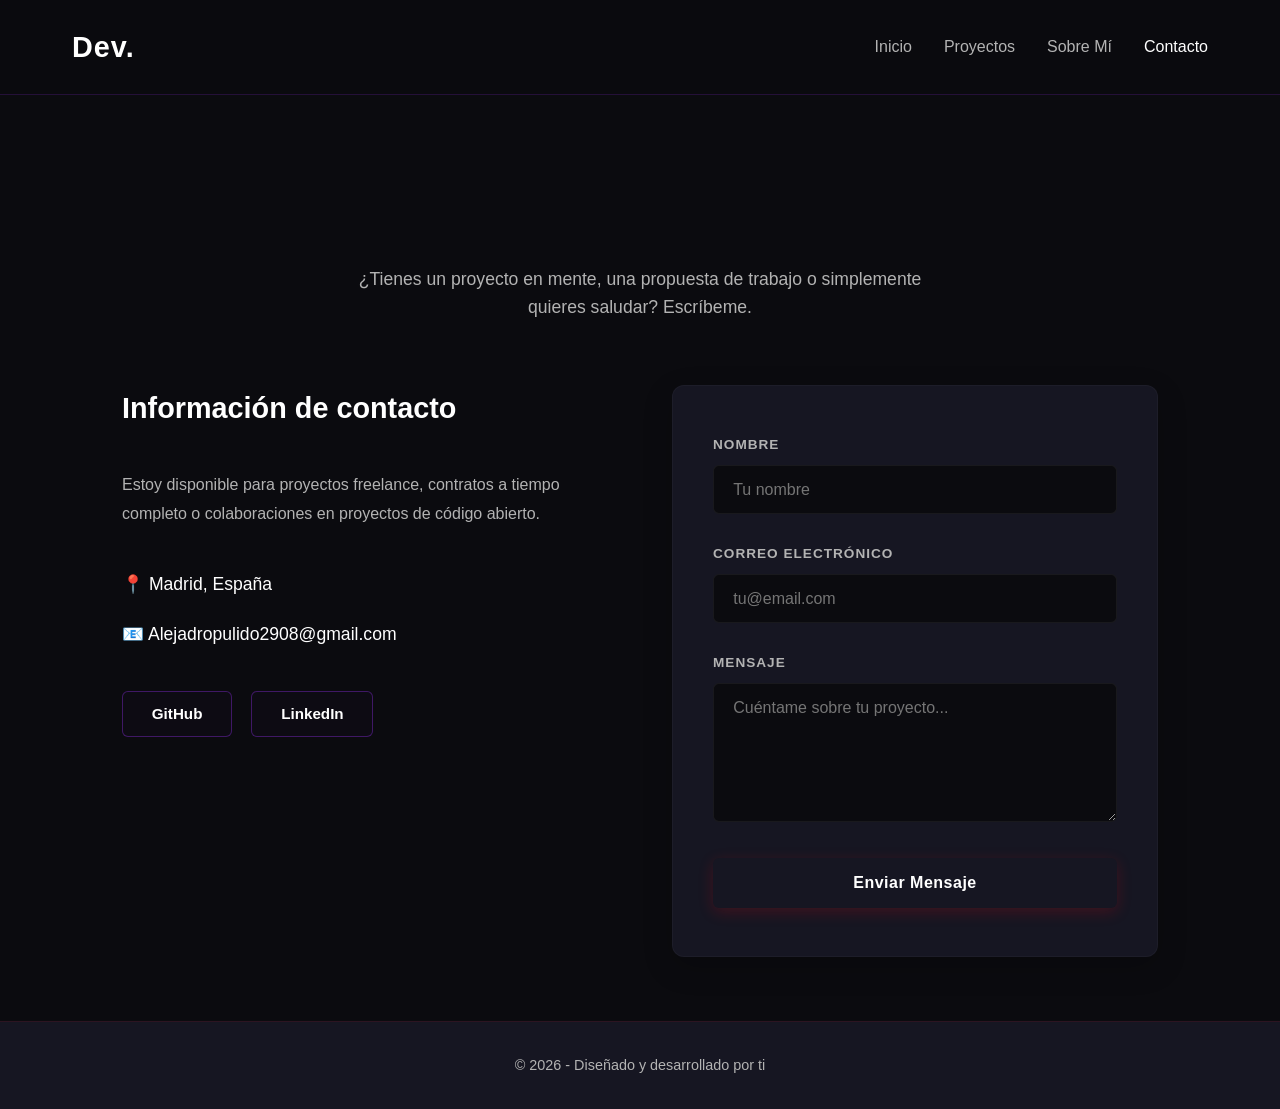
==== contacto.html @ aebc89c6 "Primer commit: Estructura inicial del portafolio" ====
<!DOCTYPE html>
<html lang="es">
<head>
    <meta charset="UTF-8">
    <meta name="viewport" content="width=device-width, initial-scale=1.0">
    <title>Contacto | Mi Portafolio</title>
    <link rel="stylesheet" href="./CSS/style.css">
</head>
<body>

    <header>
        <nav class="navbar">
            <div class="logo">
                <a href="index.html">Dev<span>.</span></a>
            </div>
            <ul class="nav-links">
                <li><a href="index.html">Inicio</a></li>
                <li><a href="proyectos.html">Proyectos</a></li>
                <li><a href="sobre-mi.html">Sobre Mí</a></li>
                <li><a href="contacto.html" class="active">Contacto</a></li>
            </ul>
        </nav>
    </header>

    <main class="contact-container">
        <div class="contact-header">
            <h1 class="text-gradient">Hablemos</h1>
            <p>¿Tienes un proyecto en mente, una propuesta de trabajo o simplemente quieres saludar? Escríbeme.</p>
        </div>

        <div class="contact-content">
            <div class="contact-info">
                <h3>Información de contacto</h3>
                <p>Estoy disponible para proyectos freelance, contratos a tiempo completo o colaboraciones en proyectos de código abierto.</p>
                
                <div class="contact-details">
                    <p>📍 Madrid, España</p>
                    <p>📧 Alejadropulido2908@gmail.com</p>
                </div>

                <div class="social-links">
                    <a href="https://github.com" target="_blank" class="social-btn">GitHub</a>
                    <a href="https://linkedin.com" target="_blank" class="social-btn">LinkedIn</a>
                </div>
            </div>

            <form class="contact-form" action="#" method="POST">
                <div class="form-group">
                    <label for="nombre">Nombre</label>
                    <input type="text" id="nombre" name="nombre" placeholder="Tu nombre" required>
                </div>

                <div class="form-group">
                    <label for="email">Correo Electrónico</label>
                    <input type="email" id="email" name="email" placeholder="tu@email.com" required>
                </div>

                <div class="form-group">
                    <label for="mensaje">Mensaje</label>
                    <textarea id="mensaje" name="mensaje" rows="6" placeholder="Cuéntame sobre tu proyecto..." required></textarea>
                </div>

                <button type="submit" class="btn-submit">Enviar Mensaje</button>
            </form>
        </div>
    </main>

    <footer>
        <p>&copy; 2026 - Diseñado y desarrollado por ti</p>
    </footer>

</body>
</html>
---- CSS/style.css ----
:root{
    --bg-principal: #0B0B0F; /* Negro Profundo*/
    --bg-secundario: #161622; /*Gris oscuro / Purpura sutil*/
    --color-rojo: #E50914: /*ROJO VIBRANTE*/
    --color-purpura: #8a2be2;
    --texto-blanco: #ffffff;
    --texto-gris: #b3b3b3;
    --fuente-principal: 'Segoe UI', Tahoma, Geneva, Verdana, sans-serif;
}
/*RESET BASICO PARA LIMPIAR LOS MARGENES */
*{
    margin: 0;
    padding: 0;
    box-sizing: border-box;
}
body{
    background-color: var(--bg-principal);
    color: var(--texto-blanco);
    font-family: var(--fuente-principal);
    line-height: 1.6;
}
/*Ejemplo de degradado */
.text-gradient{
    background: linear-gradient(135deg, var(--color-rojo), var(--color-purpura));
    -webkit-background-clip: text;
    -webkit-text-fill-color: transparent;
    font-weight: bold;
}
/*1. MENÚ DE NAVEGACIÓN (Navbar)*/
header{
    background-color: rgba(11,11,15,0.95);
    position:sticky;
    top: 0;
    z-index: 1000;
    border-bottom: 1px solid rgba(138, 43, 226, 0.2);
}

.navbar{
    display: flex;
    justify-content: space-between;
    align-items: center;
    max-width: 1200px;
    margin: 0 auto;
    padding: 1.5rem 2rem;
}
.logo a{
    color: var(--texto-blanco);
    text-decoration: none;
    font-size: 1.8rem;
    font-weight: 800;
    letter-spacing: 1px;
}
.logo a span{
    color:var(--color-rojo);
}
.nav-links{
    display: flex;
    list-style: none;
    gap: 2rem;
}
.nav-links a{
    color: var(--texto-gris);
    text-decoration: none;
    font-size: 1rem;
    font-weight: 500;
    transition: color 0.3s ease;
}
/*EFECTOS HOVER Y PAGINA ACTIVA */
.nav-links a:hover,
.nav-links a.active{
    color: var(--color-purpura);
}
/* ----------------
2- SECCIÓN DE PRESENTACIÓN (HERO)
----------------- */

.hero-container{
    display: flex;
    flex-direction: column;
    justify-content: center;
    align-items: flex-start;
    min-height: calc(100vh - 84px);
    max-width: 1200px;
    margin: 0 auto;
    padding: 2rem; 
}
.hero-container h1{
    font-size: 3.5rem;
    line-height: 1.2;
    margin-bottom: 1.5rem;
}
.hero-container p{
    color: var(--texto-gris);
    font-size: 1.2rem;
    max-width: 600px;
    margin-bottom: 2.5rem;
}
.hero-subtitle{
    color: var(--color-rojo);
    font-weight: 700;
    text-transform: uppercase;
    letter-spacing: 2px;
    font-size: 0.9rem;
    margin-bottom: 1rem;
}
.hero-button{
    display: flex;
    gap: 1.5rem;
}
.btn-secondary-hero{
    display: inline-block;
    background-color: transparent;
    color: var(--texto-blanco);
    text-decoration: none;
    padding: 0.8rem 2rem;
    font-weight: 600;
    border-radius: 4px;
    border: 1px solid rgba(255,255,255,0.2);
    transition: all 0.3s ease;
}
.btn-secondary-hero:hover {
    border-color: var(--color-purpura);
    color: var(--color-purpura);
}
/* ---------------
3. BOTONES 
----------------- */
.btn-primary{
    display: inline-block;
    background-color: var(--color-rojo);
    color: var(--texto-blanco);
    text-decoration: none;
    padding: 0.8rem 2rem;
    font-weight: 600;
    border-radius: 4px;
    transition: background-color 0.3s ease;
    border: 1px solid transparent;
}
.btn-primary:hover{
    background-color: transparent;
    border-color: var(--color-purpura);
    color: var(--texto-blanco);
    transform: translateY(-3px);
    box-shadow: 0 5px 15px rgba(138,43,226,0.4);
}
/* ---------------
4- FOOTER
----------------- */
footer{
    text-align: center;
    padding: 2rem;
    background-color: var(--bg-secundario);
    color: var(--texto-gris);
    font-size: 0.9rem;
    border-top: 1px solid rgba(229, 9,20,0.1);
}
/*-----------------
5. Pagina sobre mi y skills
-----------------*/
.about-container{
    max-width: 1000px;
    margin: 0 auto;
    padding: 4rem 2rem;
    min-height: calc(100vh - 168px);
}
.about-intro h1{
    font-size: 3rem;
    margin-bottom: 2rem;
}
.about-intro p{
    color: var(--texto-gris);
    font-size: 1.1rem;
    margin-bottom: 1.5rem;
    max-width: 800px;
}
.skills-section{
    margin-top: 4rem;
}
.skills-section h2{
    font-size: 2rem;
    margin-bottom: 0.5rem;
}
.skills-subtitle{
    color: var(--texto-gris);
    margin-bottom: 2rem;
}
.skills-grid{
    display: grid;
    grid-template-columns: repeat(auto-fit, minmax(280px, 1fr));
    gap: 2rem;
}
/* Tarjetas de habilidades mejoradas */
.skill-card {
    background-color: var(--bg-secundario);
    padding: 2.5rem 2rem;
    border-radius: 12px; /* Bordes un poco más suaves */
    border: 1px solid rgba(255, 255, 255, 0.03);
    position: relative;
    overflow: hidden;
    transition: transform 0.4s cubic-bezier(0.175, 0.885, 0.32, 1.275), 
                border-color 0.4s ease, 
                box-shadow 0.4s ease;
}

/* Efecto Hover con Brillo de Neón personalizado por tarjeta */
.skill-card:auto-fit, /* Para asegurar consistencia */
.skill-card:hover {
    transform: translateY(-8px);
}

/* Si la tarjeta tiene el tag púrpura, brilla en púrpura */
.skill-card:has(.skill-icon.purpura):hover {
    border-color: var(--color-purpura);
    box-shadow: 0 10px 30px rgba(138, 43, 226, 0.15);
}

/* Si la tarjeta tiene el tag rojo, brilla en rojo */
.skill-card:has(.skill-icon.rojo):hover {
    border-color: var(--color-rojo);
    box-shadow: 0 10px 30px rgba(229, 9, 20, 0.15);
}

.skill-icon {
    display: inline-block;
    padding: 0.5rem 1.2rem;
    font-size: 0.8rem;
    font-weight: 700;
    text-transform: uppercase;
    letter-spacing: 1px;
    border-radius: 6px;
    margin-bottom: 1.5rem;
}

.skill-icon.purpura {
    background-color: rgba(138, 43, 226, 0.15);
    color: #a154f2; /* Un punto más brillante para contraste */
}

.skill-icon.rojo {
    background-color: rgba(229, 9, 20, 0.15);
    color: #ff4a54;
}

.skill-card h3 {
    font-size: 1.5rem;
    margin-bottom: 0.8rem;
    color: var(--texto-blanco);
}

/* Línea divisoria decorativa */
.skill-card ul {
    list-style: none;
    margin-top: 1.5rem;
    padding-top: 1.5rem;
    border-top: 1px solid rgba(255, 255, 255, 0.05);
}

.skill-card ul li {
    color: var(--texto-gris);
    margin-bottom: 0.8rem;
    position: relative;
    padding-left: 1.8rem;
    font-size: 0.95rem;
    transition: color 0.3s ease;
}

/* Cambiamos el punto genérico por un tag de código HTML </> */
.skill-card ul li::before {
    content: "</>";
    color: var(--color-rojo);
    font-family: 'Courier New', Courier, monospace;
    font-weight: 700;
    font-size: 0.85rem;
    position: absolute;
    left: 0;
    top: 2px;
    transition: color 0.3s ease;
}

/* Detalle interactivo: al pasar el ratón por la tarjeta, los items se iluminan un poco */
.skill-card:hover ul li {
    color: rgba(255, 255, 255, 0.9);
}

.skill-card:hover ul li::before {
    color: var(--color-purpura); /* El icono cambia de rojo a púrpura en el hover */
}
/* ==========================================================================
   6. PÁGINA: PROYECTOS
   ========================================================================== */
/* ==========================================================================
   6. PÁGINA: PROYECTOS (VERSION PREMIUM)
   ========================================================================== */
.projects-container {
    max-width: 1200px;
    margin: 0 auto;
    padding: 4rem 2rem;
    min-height: calc(100vh - 168px);
}

.projects-header {
    margin-bottom: 3.5rem;
}

.projects-header h1 {
    font-size: 3rem;
    margin-bottom: 1rem;
}

.projects-header p {
    color: var(--texto-gris);
    font-size: 1.1rem;
    max-width: 600px;
}

/* Cuadrícula adaptable */
.projects-grid {
    display: grid;
    grid-template-columns: repeat(auto-fit, minmax(340px, 1fr));
    gap: 2.5rem;
}

/* Tarjeta base optimizada */
.project-card {
    background-color: var(--bg-secundario);
    border-radius: 12px; /* Esquinas más suaves combinando con Sobre Mí */
    overflow: hidden;
    border: 1px solid rgba(255, 255, 255, 0.03);
    transition: transform 0.4s cubic-bezier(0.175, 0.885, 0.32, 1.275), 
                border-color 0.4s ease, 
                box-shadow 0.4s ease;
    display: flex;
    flex-direction: column;
}

.project-content {
    padding: 2.5rem;
    display: flex;
    flex-direction: column;
    height: 100%;
}

.project-tag {
    color: var(--texto-gris);
    font-size: 0.75rem;
    font-weight: 700;
    text-transform: uppercase;
    letter-spacing: 1.5px;
    margin-bottom: 0.8rem;
}

.project-card h3 {
    font-size: 1.6rem;
    margin-bottom: 1rem;
    color: var(--texto-blanco);
}

.project-card p {
    color: var(--texto-gris);
    font-size: 0.95rem;
    line-height: 1.7;
    margin-bottom: 2rem;
    flex-grow: 1;
}

/* Tecnologías usadas dentro del proyecto (Píldoras modernas) */
.project-tech {
    display: flex;
    flex-wrap: wrap;
    gap: 0.6rem;
    margin-bottom: 2.5rem;
    padding-top: 1rem;
    border-top: 1px solid rgba(255, 255, 255, 0.03); /* Separador sutil */
}

.project-tech span {
    background-color: rgba(255, 255, 255, 0.03);
    color: rgba(255, 255, 255, 0.8);
    padding: 0.3rem 0.8rem;
    border-radius: 6px;
    font-size: 0.8rem;
    font-weight: 600;
    border: 1px solid rgba(255, 255, 255, 0.05);
    transition: all 0.3s ease;
}

/* Botones y enlaces de proyectos */
.project-links {
    display: flex;
    gap: 1rem;
}

.btn-project {
    flex: 1;
    text-align: center;
    padding: 0.7rem 1rem;
    font-size: 0.9rem;
    font-weight: 600;
    text-decoration: none;
    border-radius: 6px;
    transition: all 0.3s ease;
}

/* Botón Principal (Púrpura) */
.btn-project.primary {
    background-color: var(--color-purpura);
    color: var(--texto-blanco);
    border: 1px solid transparent;
}

.btn-project.primary:hover {
    background-color: transparent;
    border-color: var(--color-purpura);
    box-shadow: 0 0 15px rgba(138, 43, 226, 0.4);
}

/* Botón Secundario (Gris con borde rojo al pasar el ratón) */
.btn-project.secondary {
    background-color: rgba(255, 255, 255, 0.02);
    color: var(--texto-gris);
    border: 1px solid rgba(255, 255, 255, 0.1);
}

.btn-project.secondary:hover {
    border-color: var(--color-rojo);
    color: var(--color-rojo);
    background-color: rgba(229, 9, 20, 0.02);
}

/* ==========================================================================
   EFECTOS HOVER SELECTIVOS (La magia ciberpunk)
   ========================================================================== */
.project-card:hover {
    transform: translateY(-8px);
}

/* Si la tarjeta tiene el tag de Frontend (Angular), brilla en Púrpura */
.project-card:has(.project-tag:contains-frontend), /* Respaldo */
.project-card:nth-child(1):hover {
    border-color: var(--color-purpura);
    box-shadow: 0 15px 35px rgba(138, 43, 226, 0.12);
}

.project-card:nth-child(1):hover .project-tag {
    color: var(--color-purpura);
}

.project-card:nth-child(1):hover .project-tech span {
    border-color: rgba(138, 43, 226, 0.3);
    color: var(--color-purpura);
    background-color: rgba(138, 43, 226, 0.05);
}

/* Si la tarjeta tiene el tag de Backend (Node), brilla en Rojo */
.project-card:nth-child(2):hover {
    border-color: var(--color-rojo);
    box-shadow: 0 15px 35px rgba(229, 9, 20, 0.12);
}

.project-card:nth-child(2):hover .project-tag {
    color: var(--color-rojo);
}

.project-card:nth-child(2):hover .project-tech span {
    border-color: rgba(229, 9, 20, 0.3);
    color: var(--color-rojo);
    background-color: rgba(229, 9, 20, 0.05);
}
/* ==========================================================================
   7. PÁGINA: CONTACTO
   ========================================================================== */
/* ==========================================================================
   7. PÁGINA: CONTACTO (VERSION PREMIUM)
   ========================================================================== */
.contact-container {
    max-width: 1100px;
    margin: 0 auto;
    padding: 4rem 2rem;
    min-height: calc(100vh - 168px);
}

.contact-header {
    margin-bottom: 4rem;
    text-align: center;
}

.contact-header h1 {
    font-size: 3.5rem;
    margin-bottom: 1rem;
}

.contact-header p {
    color: var(--texto-gris);
    font-size: 1.1rem;
    max-width: 600px;
    margin: 0 auto;
}

/* Dos columnas: Info a la izquierda, Formulario a la derecha */
.contact-content {
    display: grid;
    grid-template-columns: repeat(auto-fit, minmax(320px, 1fr));
    gap: 4rem;
    align-items: start;
}

.contact-info h3 {
    font-size: 1.8rem;
    margin-bottom: 1.5rem;
    position: relative;
    display: inline-block;
}

/* Una pequeña línea decorativa debajo del título de info */
.contact-info h3::after {
    content: '';
    position: absolute;
    bottom: -6px;
    left: 0;
    width: 40px;
    height: 3px;
    background: linear-gradient(90deg, var(--color-rojo), var(--color-purpura));
    border-radius: 2px;
}

.contact-info p {
    color: var(--texto-gris);
    line-height: 1.8;
    margin-top: 1rem;
    margin-bottom: 2.5rem;
}

.contact-details p {
    margin-bottom: 1.2rem;
    font-weight: 500;
    color: var(--texto-blanco);
    font-size: 1.1rem;
    display: flex;
    align-items: center;
    gap: 0.8rem;
}

/* Botones de Redes Sociales Estilizados */
.social-links {
    display: flex;
    gap: 1.2rem;
    margin-top: 2.5rem;
}

.social-btn {
    padding: 0.6rem 1.8rem;
    border: 1px solid rgba(138, 43, 226, 0.4);
    color: var(--texto-blanco);
    text-decoration: none;
    border-radius: 6px;
    font-weight: 600;
    font-size: 0.95rem;
    background-color: rgba(138, 43, 226, 0.02);
    transition: all 0.3s ease;
}

.social-btn:hover {
    background-color: var(--color-purpura);
    border-color: var(--color-purpura);
    box-shadow: 0 0 15px rgba(138, 43, 226, 0.4);
    transform: translateY(-2px);
}

/* Tarjeta del Formulario */
.contact-form {
    background-color: var(--bg-secundario);
    padding: 3rem 2.5rem;
    border-radius: 12px;
    border: 1px solid rgba(255, 255, 255, 0.03);
    box-shadow: 0 10px 30px rgba(0, 0, 0, 0.2);
    transition: border-color 0.4s ease, box-shadow 0.4s ease;
}

/* Al pasar el ratón por el formulario de contacto, se ilumina sutilmente */
.contact-form:hover {
    border-color: rgba(229, 9, 20, 0.15);
    box-shadow: 0 15px 35px rgba(229, 9, 20, 0.04);
}

.form-group {
    margin-bottom: 1.8rem;
}

.form-group label {
    display: block;
    font-size: 0.85rem;
    font-weight: 700;
    text-transform: uppercase;
    letter-spacing: 1px;
    margin-bottom: 0.6rem;
    color: var(--texto-gris);
}

.form-group input,
.form-group textarea {
    width: 100%;
    padding: 0.9rem 1.2rem;
    background-color: var(--bg-principal);
    border: 1px solid rgba(255, 255, 255, 0.06);
    border-radius: 6px;
    color: var(--texto-blanco);
    font-family: inherit;
    font-size: 1rem;
    transition: all 0.3s ease;
}

/* Efecto Foco de Neón al escribir */
.form-group input:focus,
.form-group textarea:focus {
    outline: none;
    border-color: var(--color-purpura);
    background-color: rgba(138, 43, 226, 0.02);
    box-shadow: 0 0 12px rgba(138, 43, 226, 0.15);
}

/* Botón de Enviar Mensaje */
.btn-submit {
    width: 100%;
    padding: 1rem;
    background: linear-gradient(135deg, var(--color-rojo), var(--color-purpura));
    color: var(--texto-blanco);
    border: none;
    border-radius: 6px;
    font-size: 1rem;
    font-weight: 700;
    letter-spacing: 0.5px;
    cursor: pointer;
    transition: all 0.3s ease;
    box-shadow: 0 4px 15px rgba(229, 9, 20, 0.2);
}

.btn-submit:hover {
    transform: translateY(-2px);
    box-shadow: 0 6px 20px rgba(138, 43, 226, 0.4);
    filter: brightness(1.1); /* Hace el degradado un pelín más brillante */
}
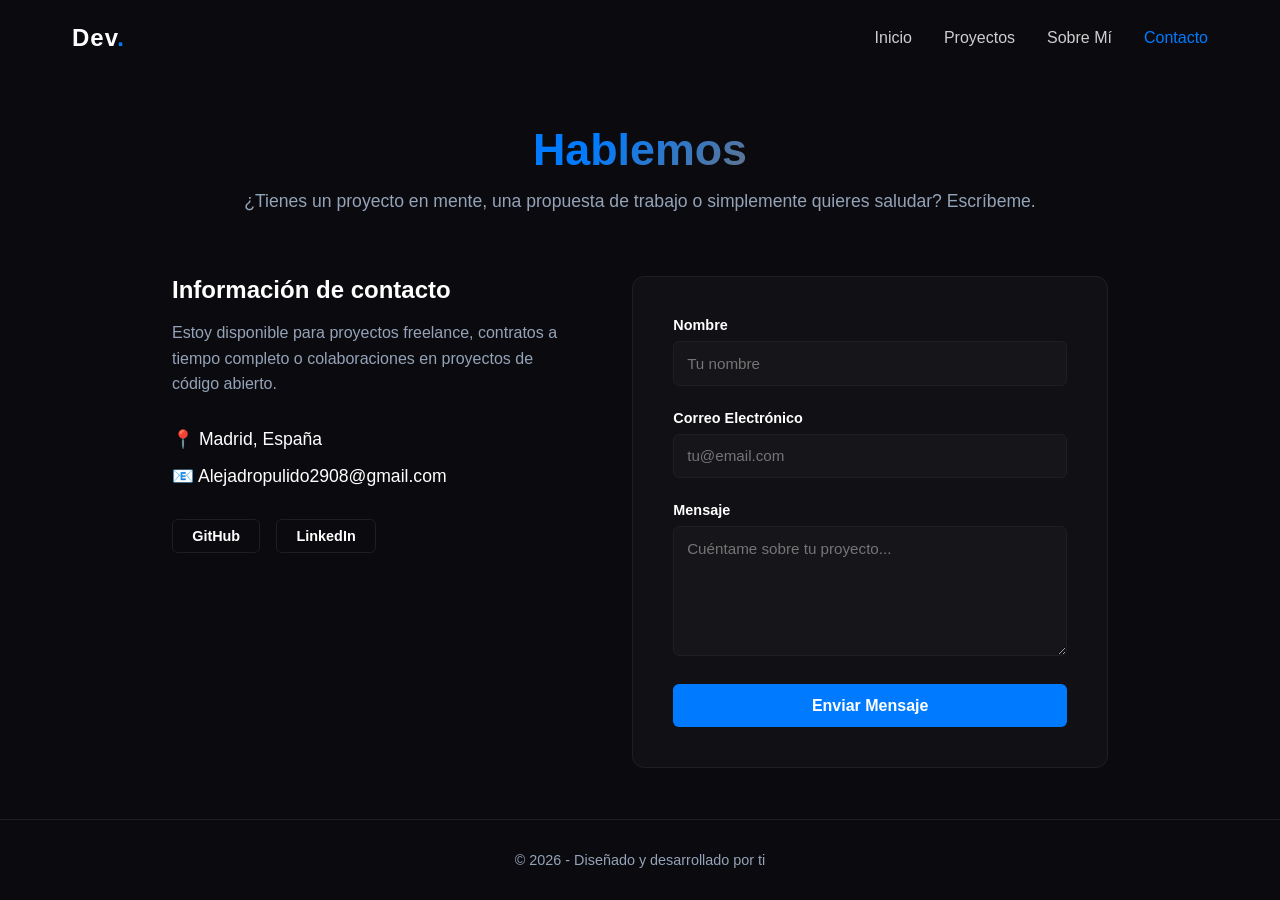
==== commit 2e768ec2: "se añade link javascrit" ====
--- a/contacto.html
+++ b/contacto.html
@@ -68,6 +68,6 @@
     <footer>
         <p>&copy; 2026 - Diseñado y desarrollado por ti</p>
     </footer>
-
+    <script src="./JS/theme-changer.js"></script>
 </body>
 </html>
--- a/CSS/style.css
+++ b/CSS/style.css
@@ -1,390 +1,292 @@
-:root{
-    --bg-principal: #0B0B0F; /* Negro Profundo*/
-    --bg-secundario: #161622; /*Gris oscuro / Purpura sutil*/
-    --color-rojo: #E50914: /*ROJO VIBRANTE*/
-    --color-purpura: #8a2be2;
-    --texto-blanco: #ffffff;
-    --texto-gris: #b3b3b3;
-    --fuente-principal: 'Segoe UI', Tahoma, Geneva, Verdana, sans-serif;
-}
-/*RESET BASICO PARA LIMPIAR LOS MARGENES */
-*{
+/* ==========================================================================
+   🎨 1. VARIABLES Y VARIABLES DE TEMA (SOLO COLORES)
+   ========================================================================== */
+:root {
+    /* Tema Base Oscuro (Tu primera captura) */
+    --bg-color: #0b0b0f;
+    --text-color: #ffffff;
+    --text-gray: #94a3b8;
+    --primary-color: #007bff;
+    --secondary-color: #16161a;
+    --card-bg: #111115;
+    --card-border: #1e1e24;
+    --input-bg: #16161a;
+    --tag-bg: rgba(0, 123, 255, 0.15);
+    --btn-text: #ffffff;
+    --transition-speed: 0.4s;
+}
+
+/* --- Variaciones de temas dinámicos --- */
+body.theme-red {
+    --bg-color: #fff5f5; --text-color: #1a202c; --text-gray: #4a5568;
+    --primary-color: #dc3545; --secondary-color: #f7fafc; --card-bg: #ffffff;
+    --card-border: #fed7d7; --input-bg: #ffffff; --tag-bg: rgba(220, 53, 69, 0.1);
+}
+body.theme-purple {
+    --bg-color: #faf5ff; --text-color: #1a202c; --text-gray: #4a5568;
+    --primary-color: #6f42c1; --secondary-color: #f7fafc; --card-bg: #ffffff;
+    --card-border: #e9d5ff; --input-bg: #ffffff; --tag-bg: rgba(111, 66, 193, 0.1);
+}
+body.theme-black {
+    --bg-color: #000000; --text-color: #f1f5f9; --text-gray: #94a3b8;
+    --primary-color: #38bdf8; --secondary-color: #0a0a0a; --card-bg: #0a0a0a;
+    --card-border: #222222; --input-bg: #121212; --tag-bg: rgba(56, 189, 248, 0.1);
+}
+body.theme-white {
+    --bg-color: #fafafa; --text-color: #1a1a1a; --text-gray: #666666;
+    --primary-color: #1a1a1a; --secondary-color: #f4f4f4; --card-bg: #ffffff;
+    --card-border: #e5e5e5; --input-bg: #ffffff; --tag-bg: rgba(26, 26, 26, 0.05);
+}
+
+/* ==========================================================================
+   RESET GENERAL Y BASE
+   ========================================================================== */
+* {
     margin: 0;
     padding: 0;
     box-sizing: border-box;
-}
-body{
-    background-color: var(--bg-principal);
-    color: var(--texto-blanco);
-    font-family: var(--fuente-principal);
-    line-height: 1.6;
-}
-/*Ejemplo de degradado */
-.text-gradient{
-    background: linear-gradient(135deg, var(--color-rojo), var(--color-purpura));
-    -webkit-background-clip: text;
-    -webkit-text-fill-color: transparent;
-    font-weight: bold;
-}
-/*1. MENÚ DE NAVEGACIÓN (Navbar)*/
-header{
-    background-color: rgba(11,11,15,0.95);
-    position:sticky;
+    font-family: 'Segoe UI', Tahoma, Geneva, Verdana, sans-serif;
+}
+
+body {
+    background-color: var(--bg-color);
+    color: var(--text-color);
+    min-height: 100vh;
+    display: flex;
+    flex-direction: column;
+    overflow-x: hidden;
+    transition: background-color var(--transition-speed) ease, color var(--transition-speed) ease;
+}
+
+a {
+    text-decoration: none;
+    color: inherit;
+    transition: color 0.3s ease;
+}
+
+/* ==========================================================================
+   🧱 2. COMPONENTES GLOBALES (HEADER, NAVBAR, FOOTER)
+   ========================================================================== */
+header {
+    width: 100%;
+    background-color: transparent;
+    position: sticky;
     top: 0;
     z-index: 1000;
-    border-bottom: 1px solid rgba(138, 43, 226, 0.2);
-}
-
-.navbar{
-    display: flex;
-    justify-content: space-between;
-    align-items: center;
+}
+
+.navbar {
     max-width: 1200px;
     margin: 0 auto;
     padding: 1.5rem 2rem;
-}
-.logo a{
-    color: var(--texto-blanco);
-    text-decoration: none;
-    font-size: 1.8rem;
+    display: flex;
+    justify-content: space-between;
+    align-items: center;
+}
+
+.logo a {
+    font-size: 1.5rem;
     font-weight: 800;
     letter-spacing: 1px;
 }
-.logo a span{
-    color:var(--color-rojo);
-}
-.nav-links{
-    display: flex;
+
+.logo span {
+    color: var(--primary-color);
+}
+
+.nav-links {
+    display: flex;
+    gap: 2rem;
     list-style: none;
-    gap: 2rem;
-}
-.nav-links a{
-    color: var(--texto-gris);
-    text-decoration: none;
+}
+
+.nav-links a {
     font-size: 1rem;
     font-weight: 500;
-    transition: color 0.3s ease;
-}
-/*EFECTOS HOVER Y PAGINA ACTIVA */
-.nav-links a:hover,
-.nav-links a.active{
-    color: var(--color-purpura);
-}
-/* ----------------
-2- SECCIÓN DE PRESENTACIÓN (HERO)
------------------ */
-
-.hero-container{
-    display: flex;
-    flex-direction: column;
-    justify-content: center;
-    align-items: flex-start;
-    min-height: calc(100vh - 84px);
-    max-width: 1200px;
-    margin: 0 auto;
-    padding: 2rem; 
-}
-.hero-container h1{
-    font-size: 3.5rem;
-    line-height: 1.2;
-    margin-bottom: 1.5rem;
-}
-.hero-container p{
-    color: var(--texto-gris);
-    font-size: 1.2rem;
-    max-width: 600px;
-    margin-bottom: 2.5rem;
-}
-.hero-subtitle{
-    color: var(--color-rojo);
-    font-weight: 700;
+    opacity: 0.8;
+}
+
+.nav-links a:hover, 
+.nav-links a.active {
+    opacity: 1;
+    color: var(--primary-color);
+}
+
+footer {
+    margin-top: auto;
+    padding: 2rem;
+    text-align: center;
+    font-size: 0.9rem;
+    color: var(--text-gray);
+    border-top: 1px solid var(--card-border);
+}
+
+/* Clases Útiles */
+.text-gradient {
+    background: linear-gradient(135deg, var(--primary-color) 30%, #64748b 100%);
+    -webkit-background-clip: text;
+    -webkit-text-fill-color: transparent;
+    display: inline-block;
+}
+
+/* ==========================================================================
+   🏠 3. ESTILOS DE LA PÁGINA DE INICIO (INDEX / HERO)
+   ========================================================================== */
+.hero-container {
+    max-width: 800px;
+    margin: auto auto;
+    padding: 4rem 2rem;
+    text-align: left;
+}
+
+.hero-subtitle {
+    color: var(--primary-color);
+    font-size: 1rem;
+    font-weight: 600;
     text-transform: uppercase;
     letter-spacing: 2px;
-    font-size: 0.9rem;
-    margin-bottom: 1rem;
-}
-.hero-button{
+    margin-bottom: 1rem;
+}
+
+.hero-container h1 {
+    font-size: 3.5rem;
+    font-weight: 800;
+    line-height: 1.1;
+}
+
+.hero-container .text-gradient {
+    font-size: 3.5rem;
+    font-weight: 800;
+    margin-bottom: 1.5rem;
+}
+
+.hero-container p {
+    font-size: 1.15rem;
+    line-height: 1.6;
+    color: var(--text-gray);
+    margin-bottom: 2.5rem;
+    max-width: 650px;
+}
+
+.hero-buttons {
     display: flex;
     gap: 1.5rem;
 }
-.btn-secondary-hero{
-    display: inline-block;
+
+/* Botones del Home */
+.btn-primary {
+    background-color: var(--primary-color);
+    color: var(--btn-text);
+    padding: 0.8rem 1.8rem;
+    border-radius: 6px;
+    font-weight: 600;
+    transition: transform 0.2s ease, box-shadow 0.2s ease;
+}
+
+.btn-primary:hover {
+    transform: translateY(-2px);
+    box-shadow: 0 4px 15px rgba(0, 123, 255, 0.3);
+}
+
+.btn-secondary-hero {
+    border: 1px solid var(--card-border);
     background-color: transparent;
-    color: var(--texto-blanco);
-    text-decoration: none;
-    padding: 0.8rem 2rem;
-    font-weight: 600;
-    border-radius: 4px;
-    border: 1px solid rgba(255,255,255,0.2);
-    transition: all 0.3s ease;
-}
+    padding: 0.8rem 1.8rem;
+    border-radius: 6px;
+    font-weight: 600;
+}
+
 .btn-secondary-hero:hover {
-    border-color: var(--color-purpura);
-    color: var(--color-purpura);
-}
-/* ---------------
-3. BOTONES 
------------------ */
-.btn-primary{
-    display: inline-block;
-    background-color: var(--color-rojo);
-    color: var(--texto-blanco);
-    text-decoration: none;
-    padding: 0.8rem 2rem;
-    font-weight: 600;
-    border-radius: 4px;
-    transition: background-color 0.3s ease;
-    border: 1px solid transparent;
-}
-.btn-primary:hover{
-    background-color: transparent;
-    border-color: var(--color-purpura);
-    color: var(--texto-blanco);
-    transform: translateY(-3px);
-    box-shadow: 0 5px 15px rgba(138,43,226,0.4);
-}
-/* ---------------
-4- FOOTER
------------------ */
-footer{
-    text-align: center;
-    padding: 2rem;
-    background-color: var(--bg-secundario);
-    color: var(--texto-gris);
-    font-size: 0.9rem;
-    border-top: 1px solid rgba(229, 9,20,0.1);
-}
-/*-----------------
-5. Pagina sobre mi y skills
------------------*/
-.about-container{
-    max-width: 1000px;
-    margin: 0 auto;
-    padding: 4rem 2rem;
-    min-height: calc(100vh - 168px);
-}
-.about-intro h1{
-    font-size: 3rem;
-    margin-bottom: 2rem;
-}
-.about-intro p{
-    color: var(--texto-gris);
-    font-size: 1.1rem;
-    margin-bottom: 1.5rem;
-    max-width: 800px;
-}
-.skills-section{
-    margin-top: 4rem;
-}
-.skills-section h2{
-    font-size: 2rem;
-    margin-bottom: 0.5rem;
-}
-.skills-subtitle{
-    color: var(--texto-gris);
-    margin-bottom: 2rem;
-}
-.skills-grid{
-    display: grid;
-    grid-template-columns: repeat(auto-fit, minmax(280px, 1fr));
-    gap: 2rem;
-}
-/* Tarjetas de habilidades mejoradas */
-.skill-card {
-    background-color: var(--bg-secundario);
-    padding: 2.5rem 2rem;
-    border-radius: 12px; /* Bordes un poco más suaves */
-    border: 1px solid rgba(255, 255, 255, 0.03);
-    position: relative;
-    overflow: hidden;
-    transition: transform 0.4s cubic-bezier(0.175, 0.885, 0.32, 1.275), 
-                border-color 0.4s ease, 
-                box-shadow 0.4s ease;
-}
-
-/* Efecto Hover con Brillo de Neón personalizado por tarjeta */
-.skill-card:auto-fit, /* Para asegurar consistencia */
-.skill-card:hover {
-    transform: translateY(-8px);
-}
-
-/* Si la tarjeta tiene el tag púrpura, brilla en púrpura */
-.skill-card:has(.skill-icon.purpura):hover {
-    border-color: var(--color-purpura);
-    box-shadow: 0 10px 30px rgba(138, 43, 226, 0.15);
-}
-
-/* Si la tarjeta tiene el tag rojo, brilla en rojo */
-.skill-card:has(.skill-icon.rojo):hover {
-    border-color: var(--color-rojo);
-    box-shadow: 0 10px 30px rgba(229, 9, 20, 0.15);
-}
-
-.skill-icon {
-    display: inline-block;
-    padding: 0.5rem 1.2rem;
-    font-size: 0.8rem;
-    font-weight: 700;
-    text-transform: uppercase;
-    letter-spacing: 1px;
-    border-radius: 6px;
-    margin-bottom: 1.5rem;
-}
-
-.skill-icon.purpura {
-    background-color: rgba(138, 43, 226, 0.15);
-    color: #a154f2; /* Un punto más brillante para contraste */
-}
-
-.skill-icon.rojo {
-    background-color: rgba(229, 9, 20, 0.15);
-    color: #ff4a54;
-}
-
-.skill-card h3 {
-    font-size: 1.5rem;
-    margin-bottom: 0.8rem;
-    color: var(--texto-blanco);
-}
-
-/* Línea divisoria decorativa */
-.skill-card ul {
-    list-style: none;
-    margin-top: 1.5rem;
-    padding-top: 1.5rem;
-    border-top: 1px solid rgba(255, 255, 255, 0.05);
-}
-
-.skill-card ul li {
-    color: var(--texto-gris);
-    margin-bottom: 0.8rem;
-    position: relative;
-    padding-left: 1.8rem;
-    font-size: 0.95rem;
-    transition: color 0.3s ease;
-}
-
-/* Cambiamos el punto genérico por un tag de código HTML </> */
-.skill-card ul li::before {
-    content: "</>";
-    color: var(--color-rojo);
-    font-family: 'Courier New', Courier, monospace;
-    font-weight: 700;
-    font-size: 0.85rem;
-    position: absolute;
-    left: 0;
-    top: 2px;
-    transition: color 0.3s ease;
-}
-
-/* Detalle interactivo: al pasar el ratón por la tarjeta, los items se iluminan un poco */
-.skill-card:hover ul li {
-    color: rgba(255, 255, 255, 0.9);
-}
-
-.skill-card:hover ul li::before {
-    color: var(--color-purpura); /* El icono cambia de rojo a púrpura en el hover */
-}
-/* ==========================================================================
-   6. PÁGINA: PROYECTOS
-   ========================================================================== */
-/* ==========================================================================
-   6. PÁGINA: PROYECTOS (VERSION PREMIUM)
+    background-color: var(--secondary-color);
+    border-color: var(--primary-color);
+}
+
+/* ==========================================================================
+   💼 4. ESTILOS DE LA PÁGINA DE PROYECTOS
    ========================================================================== */
 .projects-container {
     max-width: 1200px;
     margin: 0 auto;
-    padding: 4rem 2rem;
-    min-height: calc(100vh - 168px);
+    padding: 3rem 2rem;
 }
 
 .projects-header {
-    margin-bottom: 3.5rem;
+    text-align: center;
+    margin-bottom: 4rem;
 }
 
 .projects-header h1 {
-    font-size: 3rem;
+    font-size: 2.8rem;
     margin-bottom: 1rem;
 }
 
 .projects-header p {
-    color: var(--texto-gris);
+    color: var(--text-gray);
     font-size: 1.1rem;
-    max-width: 600px;
-}
-
-/* Cuadrícula adaptable */
+}
+
 .projects-grid {
     display: grid;
-    grid-template-columns: repeat(auto-fit, minmax(340px, 1fr));
-    gap: 2.5rem;
-}
-
-/* Tarjeta base optimizada */
+    grid-template-columns: repeat(auto-fit, minmax(350px, 1fr));
+    gap: 2rem;
+}
+
 .project-card {
-    background-color: var(--bg-secundario);
-    border-radius: 12px; /* Esquinas más suaves combinando con Sobre Mí */
-    overflow: hidden;
-    border: 1px solid rgba(255, 255, 255, 0.03);
-    transition: transform 0.4s cubic-bezier(0.175, 0.885, 0.32, 1.275), 
-                border-color 0.4s ease, 
-                box-shadow 0.4s ease;
+    background-color: var(--card-bg);
+    border: 1px solid var(--card-border);
+    border-radius: 12px;
+    padding: 2rem;
     display: flex;
     flex-direction: column;
-}
-
-.project-content {
-    padding: 2.5rem;
-    display: flex;
-    flex-direction: column;
-    height: 100%;
+    justify-content: space-between;
+    transition: transform 0.3s ease, border-color 0.3s ease;
+}
+
+.project-card:hover {
+    transform: translateY(-5px);
+    border-color: var(--primary-color);
 }
 
 .project-tag {
-    color: var(--texto-gris);
-    font-size: 0.75rem;
+    font-size: 0.8rem;
     font-weight: 700;
-    text-transform: uppercase;
-    letter-spacing: 1.5px;
-    margin-bottom: 0.8rem;
+    color: var(--primary-color);
+    background-color: var(--tag-bg);
+    padding: 0.3rem 0.8rem;
+    border-radius: 20px;
+    display: inline-block;
+    margin-bottom: 1rem;
+    width: fit-content;
 }
 
 .project-card h3 {
-    font-size: 1.6rem;
-    margin-bottom: 1rem;
-    color: var(--texto-blanco);
+    font-size: 1.4rem;
+    margin-bottom: 1rem;
 }
 
 .project-card p {
-    color: var(--texto-gris);
+    color: var(--text-gray);
     font-size: 0.95rem;
-    line-height: 1.7;
+    line-height: 1.6;
+    margin-bottom: 1.5rem;
+}
+
+.project-tech {
+    display: flex;
+    flex-wrap: wrap;
+    gap: 0.5rem;
     margin-bottom: 2rem;
-    flex-grow: 1;
-}
-
-/* Tecnologías usadas dentro del proyecto (Píldoras modernas) */
-.project-tech {
-    display: flex;
-    flex-wrap: wrap;
-    gap: 0.6rem;
-    margin-bottom: 2.5rem;
-    padding-top: 1rem;
-    border-top: 1px solid rgba(255, 255, 255, 0.03); /* Separador sutil */
 }
 
 .project-tech span {
-    background-color: rgba(255, 255, 255, 0.03);
-    color: rgba(255, 255, 255, 0.8);
-    padding: 0.3rem 0.8rem;
-    border-radius: 6px;
     font-size: 0.8rem;
-    font-weight: 600;
-    border: 1px solid rgba(255, 255, 255, 0.05);
-    transition: all 0.3s ease;
-}
-
-/* Botones y enlaces de proyectos */
+    background-color: var(--secondary-color);
+    border: 1px solid var(--card-border);
+    padding: 0.2rem 0.6rem;
+    border-radius: 4px;
+    color: var(--text-color);
+}
+
 .project-links {
     display: flex;
     gap: 1rem;
@@ -393,249 +295,244 @@
 .btn-project {
     flex: 1;
     text-align: center;
-    padding: 0.7rem 1rem;
+    padding: 0.6rem;
     font-size: 0.9rem;
     font-weight: 600;
-    text-decoration: none;
     border-radius: 6px;
-    transition: all 0.3s ease;
-}
-
-/* Botón Principal (Púrpura) */
+}
+
 .btn-project.primary {
-    background-color: var(--color-purpura);
-    color: var(--texto-blanco);
-    border: 1px solid transparent;
-}
-
-.btn-project.primary:hover {
+    background-color: var(--primary-color);
+    color: var(--btn-text);
+}
+
+.btn-project.secondary {
+    border: 1px solid var(--card-border);
     background-color: transparent;
-    border-color: var(--color-purpura);
-    box-shadow: 0 0 15px rgba(138, 43, 226, 0.4);
-}
-
-/* Botón Secundario (Gris con borde rojo al pasar el ratón) */
-.btn-project.secondary {
-    background-color: rgba(255, 255, 255, 0.02);
-    color: var(--texto-gris);
-    border: 1px solid rgba(255, 255, 255, 0.1);
 }
 
 .btn-project.secondary:hover {
-    border-color: var(--color-rojo);
-    color: var(--color-rojo);
-    background-color: rgba(229, 9, 20, 0.02);
-}
-
-/* ==========================================================================
-   EFECTOS HOVER SELECTIVOS (La magia ciberpunk)
-   ========================================================================== */
-.project-card:hover {
-    transform: translateY(-8px);
-}
-
-/* Si la tarjeta tiene el tag de Frontend (Angular), brilla en Púrpura */
-.project-card:has(.project-tag:contains-frontend), /* Respaldo */
-.project-card:nth-child(1):hover {
-    border-color: var(--color-purpura);
-    box-shadow: 0 15px 35px rgba(138, 43, 226, 0.12);
-}
-
-.project-card:nth-child(1):hover .project-tag {
-    color: var(--color-purpura);
-}
-
-.project-card:nth-child(1):hover .project-tech span {
-    border-color: rgba(138, 43, 226, 0.3);
-    color: var(--color-purpura);
-    background-color: rgba(138, 43, 226, 0.05);
-}
-
-/* Si la tarjeta tiene el tag de Backend (Node), brilla en Rojo */
-.project-card:nth-child(2):hover {
-    border-color: var(--color-rojo);
-    box-shadow: 0 15px 35px rgba(229, 9, 20, 0.12);
-}
-
-.project-card:nth-child(2):hover .project-tag {
-    color: var(--color-rojo);
-}
-
-.project-card:nth-child(2):hover .project-tech span {
-    border-color: rgba(229, 9, 20, 0.3);
-    color: var(--color-rojo);
-    background-color: rgba(229, 9, 20, 0.05);
-}
-/* ==========================================================================
-   7. PÁGINA: CONTACTO
-   ========================================================================== */
-/* ==========================================================================
-   7. PÁGINA: CONTACTO (VERSION PREMIUM)
-   ========================================================================== */
-.contact-container {
-    max-width: 1100px;
+    background-color: var(--secondary-color);
+}
+
+/* ==========================================================================
+   🧑‍💻 5. ESTILOS DE LA PÁGINA SOBRE MÍ
+   ========================================================================== */
+.about-container {
+    max-width: 900px;
     margin: 0 auto;
-    padding: 4rem 2rem;
-    min-height: calc(100vh - 168px);
-}
-
-.contact-header {
+    padding: 3rem 2rem;
+}
+
+.about-intro {
+    text-align: center;
     margin-bottom: 4rem;
-    text-align: center;
-}
-
-.contact-header h1 {
-    font-size: 3.5rem;
-    margin-bottom: 1rem;
-}
-
-.contact-header p {
-    color: var(--texto-gris);
-    font-size: 1.1rem;
-    max-width: 600px;
-    margin: 0 auto;
-}
-
-/* Dos columnas: Info a la izquierda, Formulario a la derecha */
-.contact-content {
+}
+
+.about-intro h1 {
+    font-size: 2.8rem;
+    margin-bottom: 1.5rem;
+}
+
+.about-intro p {
+    font-size: 1.2rem;
+    line-height: 1.6;
+    color: var(--text-gray);
+    margin-bottom: 1.5rem;
+    max-width: 750px;
+    margin-left: auto;
+    margin-right: auto;
+}
+
+.skills-grid {
     display: grid;
-    grid-template-columns: repeat(auto-fit, minmax(320px, 1fr));
-    gap: 4rem;
-    align-items: start;
-}
-
-.contact-info h3 {
-    font-size: 1.8rem;
-    margin-bottom: 1.5rem;
-    position: relative;
-    display: inline-block;
-}
-
-/* Una pequeña línea decorativa debajo del título de info */
-.contact-info h3::after {
-    content: '';
-    position: absolute;
-    bottom: -6px;
-    left: 0;
-    width: 40px;
-    height: 3px;
-    background: linear-gradient(90deg, var(--color-rojo), var(--color-purpura));
-    border-radius: 2px;
-}
-
-.contact-info p {
-    color: var(--texto-gris);
-    line-height: 1.8;
-    margin-top: 1rem;
-    margin-bottom: 2.5rem;
-}
-
-.contact-details p {
-    margin-bottom: 1.2rem;
-    font-weight: 500;
-    color: var(--texto-blanco);
-    font-size: 1.1rem;
-    display: flex;
-    align-items: center;
-    gap: 0.8rem;
-}
-
-/* Botones de Redes Sociales Estilizados */
-.social-links {
-    display: flex;
-    gap: 1.2rem;
-    margin-top: 2.5rem;
-}
-
-.social-btn {
-    padding: 0.6rem 1.8rem;
-    border: 1px solid rgba(138, 43, 226, 0.4);
-    color: var(--texto-blanco);
-    text-decoration: none;
-    border-radius: 6px;
-    font-weight: 600;
-    font-size: 0.95rem;
-    background-color: rgba(138, 43, 226, 0.02);
-    transition: all 0.3s ease;
-}
-
-.social-btn:hover {
-    background-color: var(--color-purpura);
-    border-color: var(--color-purpura);
-    box-shadow: 0 0 15px rgba(138, 43, 226, 0.4);
-    transform: translateY(-2px);
-}
-
-/* Tarjeta del Formulario */
-.contact-form {
-    background-color: var(--bg-secundario);
-    padding: 3rem 2.5rem;
+    grid-template-columns: repeat(auto-fit, minmax(300px, 1fr));
+    gap: 2rem;
+}
+
+.skill-card {
+    background-color: var(--card-bg);
+    border: 1px solid var(--card-border);
     border-radius: 12px;
-    border: 1px solid rgba(255, 255, 255, 0.03);
-    box-shadow: 0 10px 30px rgba(0, 0, 0, 0.2);
-    transition: border-color 0.4s ease, box-shadow 0.4s ease;
-}
-
-/* Al pasar el ratón por el formulario de contacto, se ilumina sutilmente */
-.contact-form:hover {
-    border-color: rgba(229, 9, 20, 0.15);
-    box-shadow: 0 15px 35px rgba(229, 9, 20, 0.04);
-}
-
-.form-group {
-    margin-bottom: 1.8rem;
-}
-
-.form-group label {
-    display: block;
+    padding: 2rem;
+}
+
+.skill-icon {
     font-size: 0.85rem;
     font-weight: 700;
     text-transform: uppercase;
-    letter-spacing: 1px;
-    margin-bottom: 0.6rem;
-    color: var(--texto-gris);
-}
-
-.form-group input,
+    padding: 0.3rem 0.8rem;
+    border-radius: 4px;
+    width: fit-content;
+    margin-bottom: 1rem;
+}
+
+.skill-icon.purpura { background-color: rgba(111, 66, 193, 0.15); color: #6f42c1; }
+body.theme-purple .skill-icon.purpura { background-color: #6f42c1; color: white; }
+
+.skill-icon.rojo { background-color: rgba(220, 53, 69, 0.15); color: #dc3545; }
+body.theme-red .skill-icon.rojo { background-color: #dc3545; color: white; }
+
+.skill-card h3 {
+    margin-bottom: 0.5rem;
+}
+
+.skill-description {
+    color: var(--text-gray) !important;
+    font-size: 0.95rem;
+    margin-bottom: 1.5rem;
+}
+
+.skill-card ul {
+    list-style-position: inside;
+    color: var(--text-gray);
+    font-size: 0.95rem;
+}
+
+.skill-card li {
+    margin-bottom: 0.5rem;
+    line-height: 1.4;
+}
+
+/* ==========================================================================
+   📞 6. ESTILOS DE LA PÁGINA DE CONTACTO
+   ========================================================================== */
+.contact-container {
+    max-width: 1000px;
+    margin: 0 auto;
+    padding: 3rem 2rem;
+}
+
+.contact-header {
+    text-align: center;
+    margin-bottom: 4rem;
+}
+
+.contact-header h1 {
+    font-size: 2.8rem;
+    margin-bottom: 1rem;
+}
+
+.contact-header p {
+    color: var(--text-gray);
+    font-size: 1.1rem;
+}
+
+.contact-content {
+    display: grid;
+    grid-template-columns: 1fr 1.2fr;
+    gap: 4rem;
+}
+
+.contact-info h3 {
+    font-size: 1.5rem;
+    margin-bottom: 1rem;
+}
+
+.contact-info > p {
+    color: var(--text-gray);
+    line-height: 1.6;
+    margin-bottom: 2rem;
+}
+
+.contact-details p {
+    font-size: 1.1rem;
+    margin-bottom: 1rem;
+}
+
+.social-links {
+    display: flex;
+    gap: 1rem;
+    margin-top: 2rem;
+}
+
+.social-btn {
+    border: 1px solid var(--card-border);
+    padding: 0.5rem 1.2rem;
+    border-radius: 6px;
+    font-size: 0.9rem;
+    font-weight: 600;
+}
+
+.social-btn:hover {
+    background-color: var(--secondary-color);
+    border-color: var(--primary-color);
+}
+
+/* Formulario */
+.contact-form {
+    background-color: var(--card-bg);
+    border: 1px solid var(--card-border);
+    padding: 2.5rem;
+    border-radius: 12px;
+}
+
+.form-group {
+    margin-bottom: 1.5rem;
+}
+
+.form-group label {
+    display: block;
+    font-size: 0.9rem;
+    font-weight: 600;
+    margin-bottom: 0.5rem;
+}
+
+.form-group input, 
 .form-group textarea {
     width: 100%;
-    padding: 0.9rem 1.2rem;
-    background-color: var(--bg-principal);
-    border: 1px solid rgba(255, 255, 255, 0.06);
+    background-color: var(--input-bg);
+    border: 1px solid var(--card-border);
+    color: var(--text-color);
+    padding: 0.8rem;
     border-radius: 6px;
-    color: var(--texto-blanco);
-    font-family: inherit;
-    font-size: 1rem;
-    transition: all 0.3s ease;
-}
-
-/* Efecto Foco de Neón al escribir */
-.form-group input:focus,
+    font-size: 0.95rem;
+    outline: none;
+    transition: border-color 0.3s ease;
+}
+
+.form-group input:focus, 
 .form-group textarea:focus {
-    outline: none;
-    border-color: var(--color-purpura);
-    background-color: rgba(138, 43, 226, 0.02);
-    box-shadow: 0 0 12px rgba(138, 43, 226, 0.15);
-}
-
-/* Botón de Enviar Mensaje */
+    border-color: var(--primary-color);
+}
+
 .btn-submit {
     width: 100%;
-    padding: 1rem;
-    background: linear-gradient(135deg, var(--color-rojo), var(--color-purpura));
-    color: var(--texto-blanco);
+    background-color: var(--primary-color);
+    color: var(--btn-text);
     border: none;
+    padding: 0.8rem;
     border-radius: 6px;
     font-size: 1rem;
-    font-weight: 700;
-    letter-spacing: 0.5px;
+    font-weight: 600;
     cursor: pointer;
-    transition: all 0.3s ease;
-    box-shadow: 0 4px 15px rgba(229, 9, 20, 0.2);
+    transition: opacity 0.2s ease;
 }
 
 .btn-submit:hover {
-    transform: translateY(-2px);
-    box-shadow: 0 6px 20px rgba(138, 43, 226, 0.4);
-    filter: brightness(1.1); /* Hace el degradado un pelín más brillante */
+    opacity: 0.9;
+}
+
+/* ==========================================================================
+   📱 7. RESPONSIVIDAD (MEDIA QUERIES)
+   ========================================================================== */
+@media (max-width: 768px) {
+    .navbar {
+        flex-direction: column;
+        gap: 1rem;
+    }
+    
+    .hero-container h1, 
+    .hero-container .text-gradient {
+        font-size: 2.3rem;
+    }
+    
+    .contact-content {
+        grid-template-columns: 1fr;
+        gap: 2.5rem;
+    }
+    
+    .projects-grid {
+        grid-template-columns: 1fr;
+    }
 }
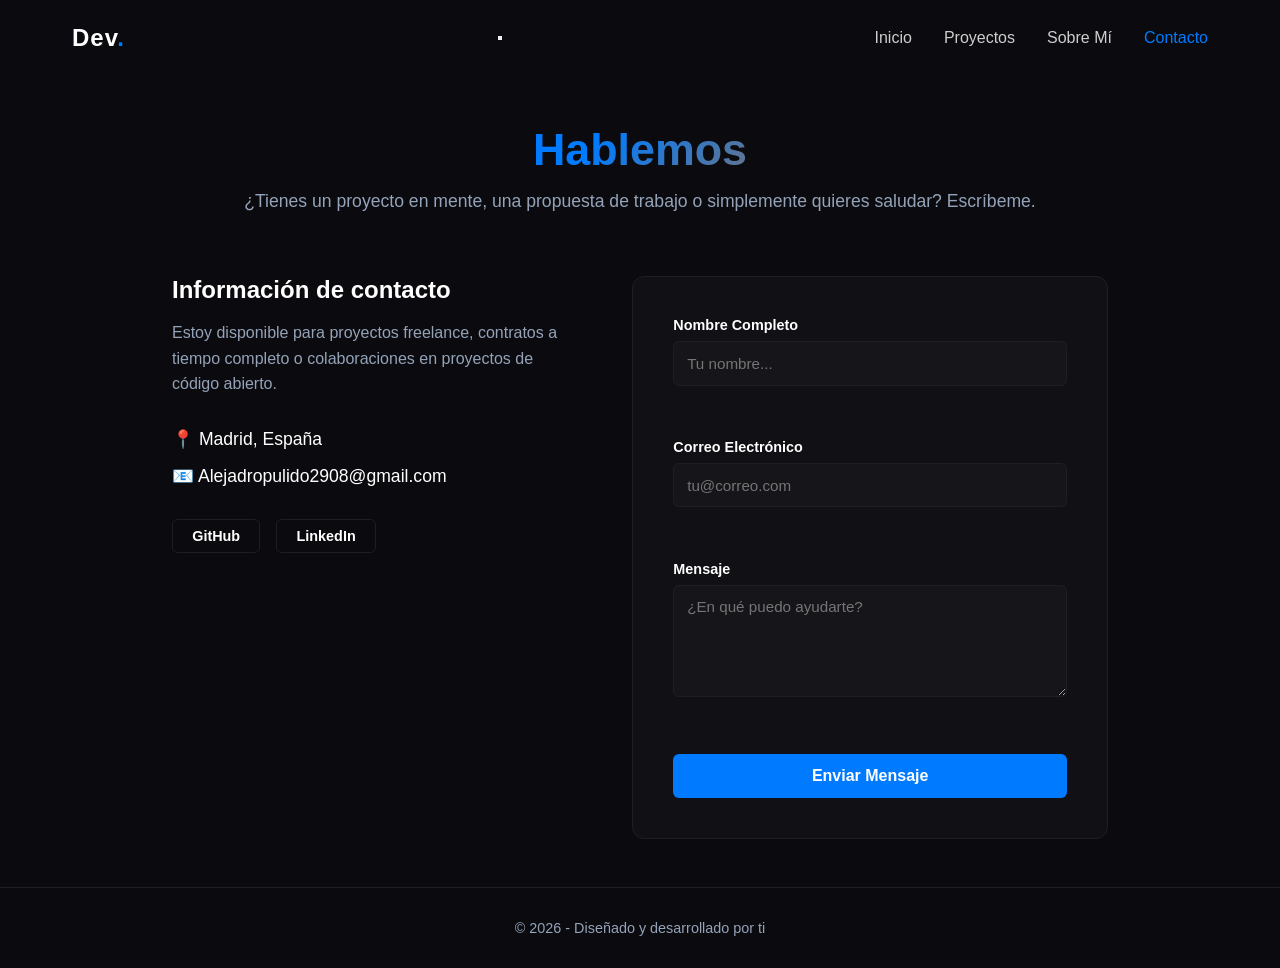
==== commit 6f820771: "nuevos archivos añadidos a los htlm y css" ====
--- a/contacto.html
+++ b/contacto.html
@@ -13,6 +13,13 @@
             <div class="logo">
                 <a href="index.html">Dev<span>.</span></a>
             </div>
+            
+            <button class="menu-toggle" aria-label="Abrir-menu">
+                <span></span>
+                <span></span>
+                <span></span>
+            </button>
+
             <ul class="nav-links">
                 <li><a href="index.html">Inicio</a></li>
                 <li><a href="proyectos.html">Proyectos</a></li>
@@ -44,30 +51,36 @@
                 </div>
             </div>
 
-            <form class="contact-form" action="#" method="POST">
-                <div class="form-group">
-                    <label for="nombre">Nombre</label>
-                    <input type="text" id="nombre" name="nombre" placeholder="Tu nombre" required>
-                </div>
+           <form class="contact-form" id="portfolio-form" novalidate>
+            <div class="form-group">
+                <label for="name">Nombre Completo</label>
+                <input type="text" id="name" name="name" placeholder="Tu nombre...">
+                <span class="error-message" id="error-name"></span> </div>
 
-                <div class="form-group">
-                    <label for="email">Correo Electrónico</label>
-                    <input type="email" id="email" name="email" placeholder="tu@email.com" required>
-                </div>
+            <div class="form-group">
+                <label for="email">Correo Electrónico</label>
+                <input type="email" id="email" name="email" placeholder="tu@correo.com">
+                <span class="error-message" id="error-email"></span> </div>
 
-                <div class="form-group">
-                    <label for="mensaje">Mensaje</label>
-                    <textarea id="mensaje" name="mensaje" rows="6" placeholder="Cuéntame sobre tu proyecto..." required></textarea>
-                </div>
+            <div class="form-group">
+                <label for="message">Mensaje</label>
+                <textarea id="message" name="message" rows="5" placeholder="¿En qué puedo ayudarte?"></textarea>
+                <span class="error-message" id="error-message-field"></span> </div>
 
-                <button type="submit" class="btn-submit">Enviar Mensaje</button>
-            </form>
+            <div id="form-success" class="success-message"></div>
+
+            <button type="submit" class="btn-submit" id="btn-submit">
+                <span>Enviar Mensaje</span>
+            </button>
+        </form>
         </div>
     </main>
 
     <footer>
         <p>&copy; 2026 - Diseñado y desarrollado por ti</p>
     </footer>
-    <script src="./JS/theme-changer.js"></script>
+    <script src="./JS//theme-charger.js"></script>
+    <script src="./JS/menu.js"></script>
+    <script src="./JS/form-validation.js"></script>
 </body>
 </html>
--- a/CSS/style.css
+++ b/CSS/style.css
@@ -535,4 +535,259 @@
     .projects-grid {
         grid-template-columns: 1fr;
     }
+}
+/* ==========================================================================
+   📱 7. RESPONSIVIDAD AVANZADA (MEDIA QUERIES) - MOBILE FIRST/ADAPTIVE
+   ========================================================================== */
+
+/* 🔹 TABLETS (Pantallas menores de 968px) */
+@media (max-width: 968px) {
+    .contact-content {
+        grid-template-columns: 1fr; /* El formulario pasa abajo de la info */
+        gap: 3rem;
+    }
+    
+    .hero-container h1, 
+    .hero-container .text-gradient {
+        font-size: 3rem; /* Reducimos un poco el título principal */
+    }
+}
+
+/* 🔄 Estilos para la botonera de filtros */
+.filter-container {
+    display: flex;
+    justify-content: center;
+    gap: 1rem;
+    margin-bottom: 3rem;
+}
+
+.btn-filter {
+    background-color: var(--secondary-color);
+    border: 1px solid var(--card-border);
+    color: var(--text-color);
+    padding: 0.6rem 1.5rem;
+    border-radius: 20px;
+    font-weight: 600;
+    cursor: pointer;
+    transition: all 0.3s ease;
+}
+
+.btn-filter:hover,
+.btn-filter.active {
+    background-color: var(--primary-color);
+    border-color: var(--primary-color);
+    color: var(--btn-text);
+}
+
+/* 🔄 Animación de desvanecimiento para las tarjetas */
+.project-card {
+    transition: transform 0.3s ease, border-color 0.3s ease, opacity 0.4s ease, visibility 0.4s ease;
+    opacity: 1;
+    visibility: visible;
+}
+
+/* Clase que aplicará JS para ocultar los proyectos que no coincidan */
+.project-card.is-hidden {
+    opacity: 0;
+    visibility: hidden;
+    display: none; /* Esto reajusta la cuadrícula automáticamente */
+}
+
+/* 🔄 CONTROL DE VALIDACIÓN DE FORMULARIOS */
+
+.form-group {
+    position: relative;
+    margin-bottom: 1.8rem; /* Damos un poco más de aire para el texto de error */
+}
+
+/* Estilo para los mensajes de error en letras rojas debajo del input */
+.error-message {
+    color: #ff4a4a;
+    font-size: 0.85rem;
+    font-weight: 500;
+    display: block;
+    margin-top: 0.4rem;
+    min-height: 18px; /* Mantiene el espacio reservado para que el diseño no pegue saltos */
+    transition: all 0.3s ease;
+}
+
+/* Clase que aplicará JS al input si es inválido */
+.form-group input.invalid,
+.form-group textarea.invalid {
+    border-color: #ff4a4a;
+    background-color: rgba(255, 74, 74, 0.03);
+}
+
+/* Cartel de éxito general cuando el formulario se envía simuladamente bien */
+.success-message {
+    color: #2ecc71;
+    background-color: rgba(46, 204, 113, 0.1);
+    border: 1px solid #2ecc71;
+    padding: 1rem;
+    border-radius: 8px;
+    text-align: center;
+    font-weight: 600;
+    margin-bottom: 1.5rem;
+    display: none; /* Oculto por defecto */
+}
+
+.success-message.show {
+    display: block;
+}
+/* 🔄 EFECTO MÁQUINA DE ESCRIBIR */
+.hero-subtitle {
+    font-size: 1.5rem;
+    font-weight: 500;
+    min-height: 40px; /* Evita que la pantalla pegue saltos mientras se borra el texto */
+    margin-bottom: 2.5rem;
+}
+
+/* Estilo para la barra del cursor */
+.hero-subtitle .cursor {
+    font-weight: bold;
+    color: var(--primary-color);
+    animation: blink 0.7s infinite;
+    margin-left: 3px;
+}
+
+/* Animación del parpadeo */
+@keyframes blink {
+    0%, 100% { opacity: 1; }
+    50% { opacity: 0; }
+}
+
+/* 🔹 TELÉFONOS MÓVILES (Pantallas menores de 768px) */
+/* 🔹 TELÉFONOS MÓVILES (Pantallas menores de 768px) */
+@media (max-width: 768px) {
+    
+    /* Navbar responsivo: Logo a la izquierda y hamburguesa a la derecha */
+    .navbar {
+        flex-direction: row;
+        justify-content: space-between;
+        align-items: center;
+        padding: 1rem 1.5rem;
+    }
+
+    /* Mostrar botón hamburguesa */
+    .menu-toggle {
+        display: flex;
+        flex-direction: column;
+        gap: 5px;
+        background: none;
+        border: none;
+        cursor: pointer;
+        padding: 5px;
+        z-index: 1100;
+    }
+
+    .menu-toggle span {
+        display: block;
+        width: 25px;
+        height: 3px;
+        background-color: var(--text-color);
+        transition: transform 0.3s ease, opacity 0.3s ease;
+    }
+
+    /* 🚨 MENÚ OCULTO: Esto saca los links de la pantalla hacia la derecha 🚨 */
+    .nav-links {
+        position: fixed;
+        top: 0;
+        right: -100%; /* Totalmente escondido */
+        background-color: var(--card-bg);
+        border-left: 1px solid var(--card-border);
+        width: 250px;
+        height: 100vh;
+        flex-direction: column; /* Apilados verticalmente dentro del menú */
+        justify-content: center;
+        align-items: center;
+        gap: 2.5rem;
+        transition: right 0.4s ease; /* Desplazamiento suave */
+        z-index: 1050;
+        box-shadow: -5px 0 15px rgba(0, 0, 0, 0.3);
+    }
+
+    /* Clase activa que inyecta JS para mostrar los enlaces */
+    .nav-links.active {
+        right: 0; 
+    }
+
+    /* Animación del botón: Transforma las 3 rayas en una "X" */
+    .menu-toggle.active span:nth-child(1) {
+        transform: translateY(8px) rotate(45deg);
+    }
+    .menu-toggle.active span:nth-child(2) {
+        opacity: 0;
+    }
+    .menu-toggle.active span:nth-child(3) {
+        transform: translateY(-8px) rotate(-45deg);
+    }
+
+    .nav-links a {
+        font-size: 1.1rem; /* Un pelín más grande para pulsar bien con el dedo */
+    }
+
+    /* Hero / Inicio */
+    .hero-container {
+        padding: 2rem 1rem;
+        text-align: center;
+    }
+
+    .hero-container h1, 
+    .hero-container .text-gradient {
+        font-size: 2.2rem;
+    }
+
+    .hero-container p {
+        font-size: 1rem;
+        margin-bottom: 2rem;
+        margin-left: auto;
+        margin-right: auto;
+    }
+
+    .hero-buttons {
+        flex-direction: column;
+        gap: 1rem;
+    }
+
+    .btn-primary, .btn-secondary-hero {
+        width: 100%;
+        text-align: center;
+    }
+
+    /* Cuadrícula de Proyectos y Habilidades */
+    .projects-grid, .skills-grid {
+        grid-template-columns: 1fr;
+        gap: 1.5rem;
+    }
+
+    .project-card, .skill-card {
+        padding: 1.5rem;
+    }
+
+    .project-links {
+        flex-direction: column;
+        gap: 0.8rem;
+    }
+
+    /* Páginas de cabeceras individuales */
+    .projects-header h1, .about-intro h1, .contact-header h1 {
+        font-size: 2.2rem;
+    }
+
+    /* Formulario de Contacto */
+    .contact-form {
+        padding: 1.5rem;
+    }
+}
+
+/* 🔹 PANTALLAS ULTRA PEQUEÑAS (Móviles de menos de 480px) */
+@media (max-width: 480px) {
+    .hero-container h1, 
+    .hero-container .text-gradient {
+        font-size: 1.8rem;
+    }
+    
+    .logo a {
+        font-size: 1.3rem;
+    }
 }
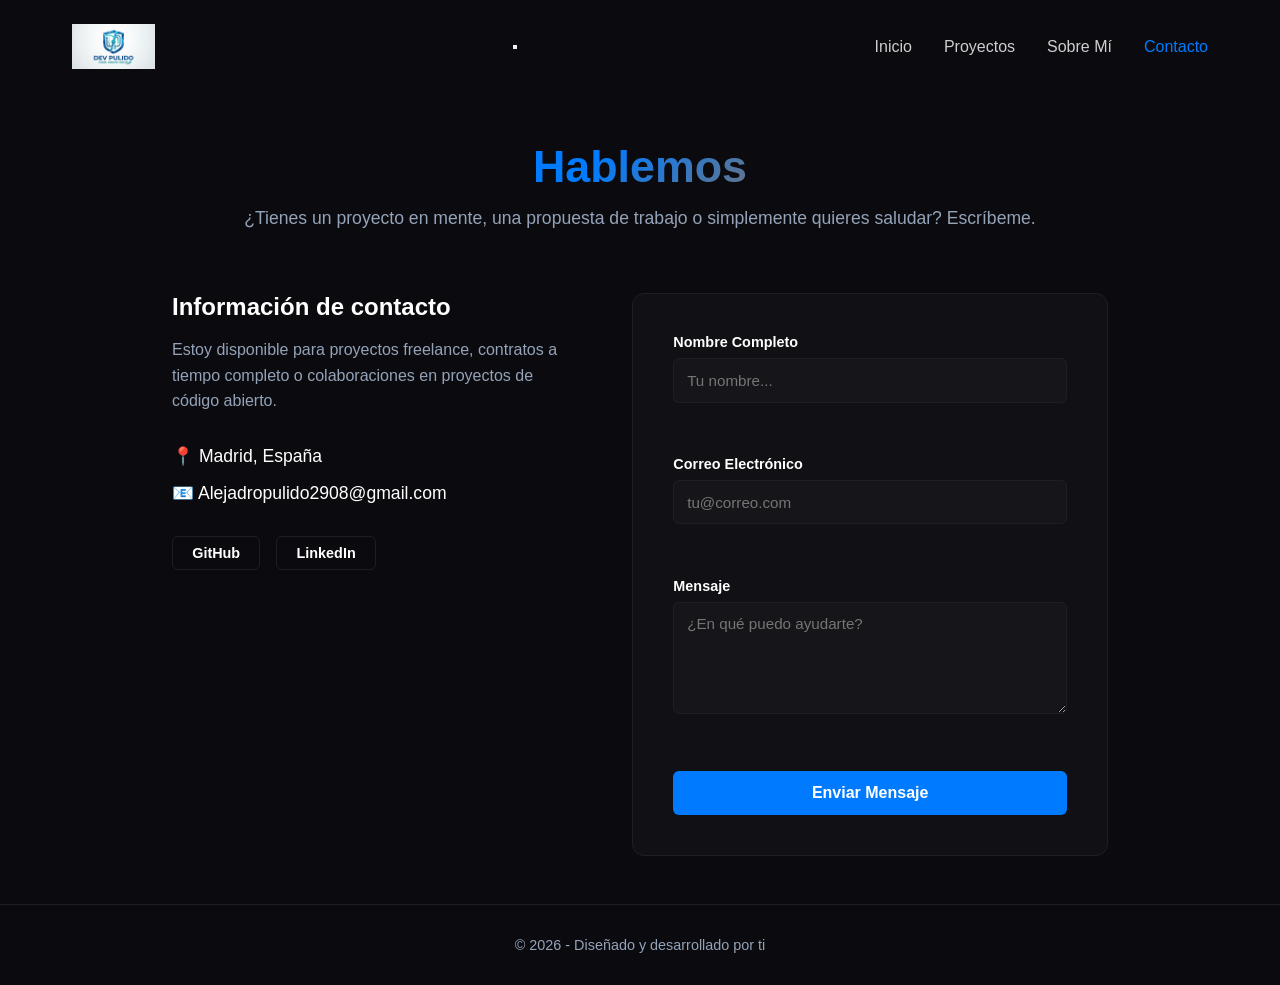
==== commit 8bf95039: "cambios finales" ====
--- a/contacto.html
+++ b/contacto.html
@@ -11,7 +11,9 @@
     <header>
         <nav class="navbar">
             <div class="logo">
-                <a href="index.html">Dev<span>.</span></a>
+                <a href="index.html">
+                    <img src="./Assets/Gemini_Generated_Image_x5o4aox5o4aox5o4.png" alt="Logo Dev Pulido -Software Solutions" class="logo-img">
+                </a>
             </div>
             
             <button class="menu-toggle" aria-label="Abrir-menu">
--- a/CSS/style.css
+++ b/CSS/style.css
@@ -648,6 +648,63 @@
     color: var(--primary-color);
     animation: blink 0.7s infinite;
     margin-left: 3px;
+}
+/* ==========================================================================
+   ✨ ANIMACIONES DE SCROLL (SCROLL REVEAL)
+   ========================================================================== */
+
+/* Estado inicial: el elemento está invisible y desplazado 30px hacia abajo */
+.reveal {
+    opacity: 0;
+    transform: translateY(30px);
+    transition: opacity 0.8s ease-out, transform 0.8s ease-out;
+    will-change: opacity, transform; /* Optimiza el rendimiento en el navegador */
+}
+
+/* Estado activo: JavaScript añadirá esta clase cuando el usuario haga scroll hasta el elemento */
+.reveal.active {
+    opacity: 1;
+    transform: translateY(0);
+}
+
+/* 🔄 ALERTA DE ENVÍO EXITOSO */
+.success-message {
+    display: none; /* Oculto por defecto */
+    background-color: rgba(46, 204, 113, 0.15); /* Fondo verde suave */
+    border: 1px solid #2ecc71; /* Borde verde brillante */
+    color: #2ecc71; /* Texto verde legible */
+    padding: 1rem 1.5rem;
+    border-radius: 6px;
+    text-align: center;
+    font-weight: 600;
+    margin-bottom: 1.5rem;
+    font-size: 0.95rem;
+    box-shadow: 0 4px 6px rgba(0, 0, 0, 0.05);
+    animation: fadeInForm 0.4s ease-out; /* Animación de entrada suave */
+}
+
+/* 🔄 Ajuste para el nuevo logo en imagen */
+.logo-img {
+    height: 45px; /* Ajusta este valor según la altura de tu navbar */
+    width: auto;  /* Mantiene la proporción */
+    display: block;
+}
+
+/* Esta es la clase que activa JavaScript al enviar el formulario */
+.success-message.show {
+    display: block; /* Se vuelve visible */
+}
+
+/* Pequeña animación para que no aparezca de golpe */
+@keyframes fadeInForm {
+    from {
+        opacity: 0;
+        transform: translateY(-10px);
+    }
+    to {
+        opacity: 1;
+        transform: translateY(0);
+    }
 }
 
 /* Animación del parpadeo */
